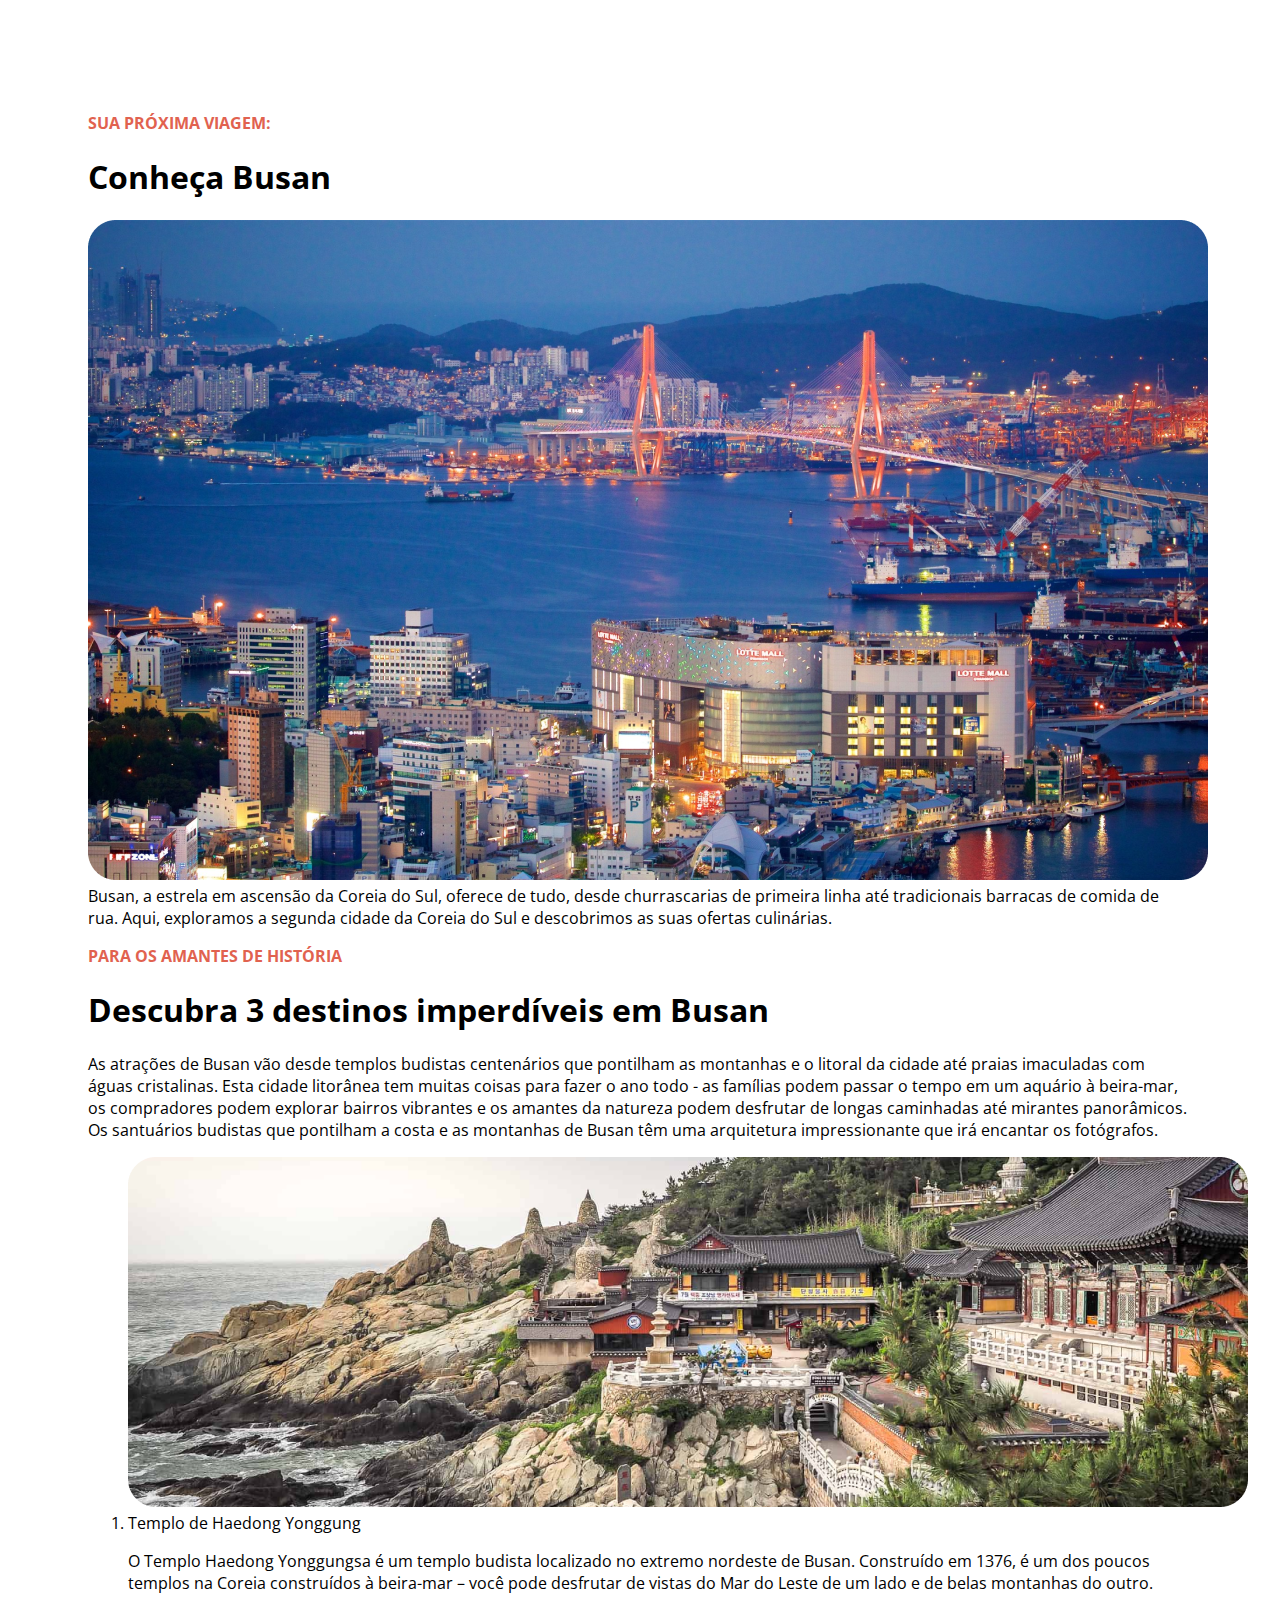
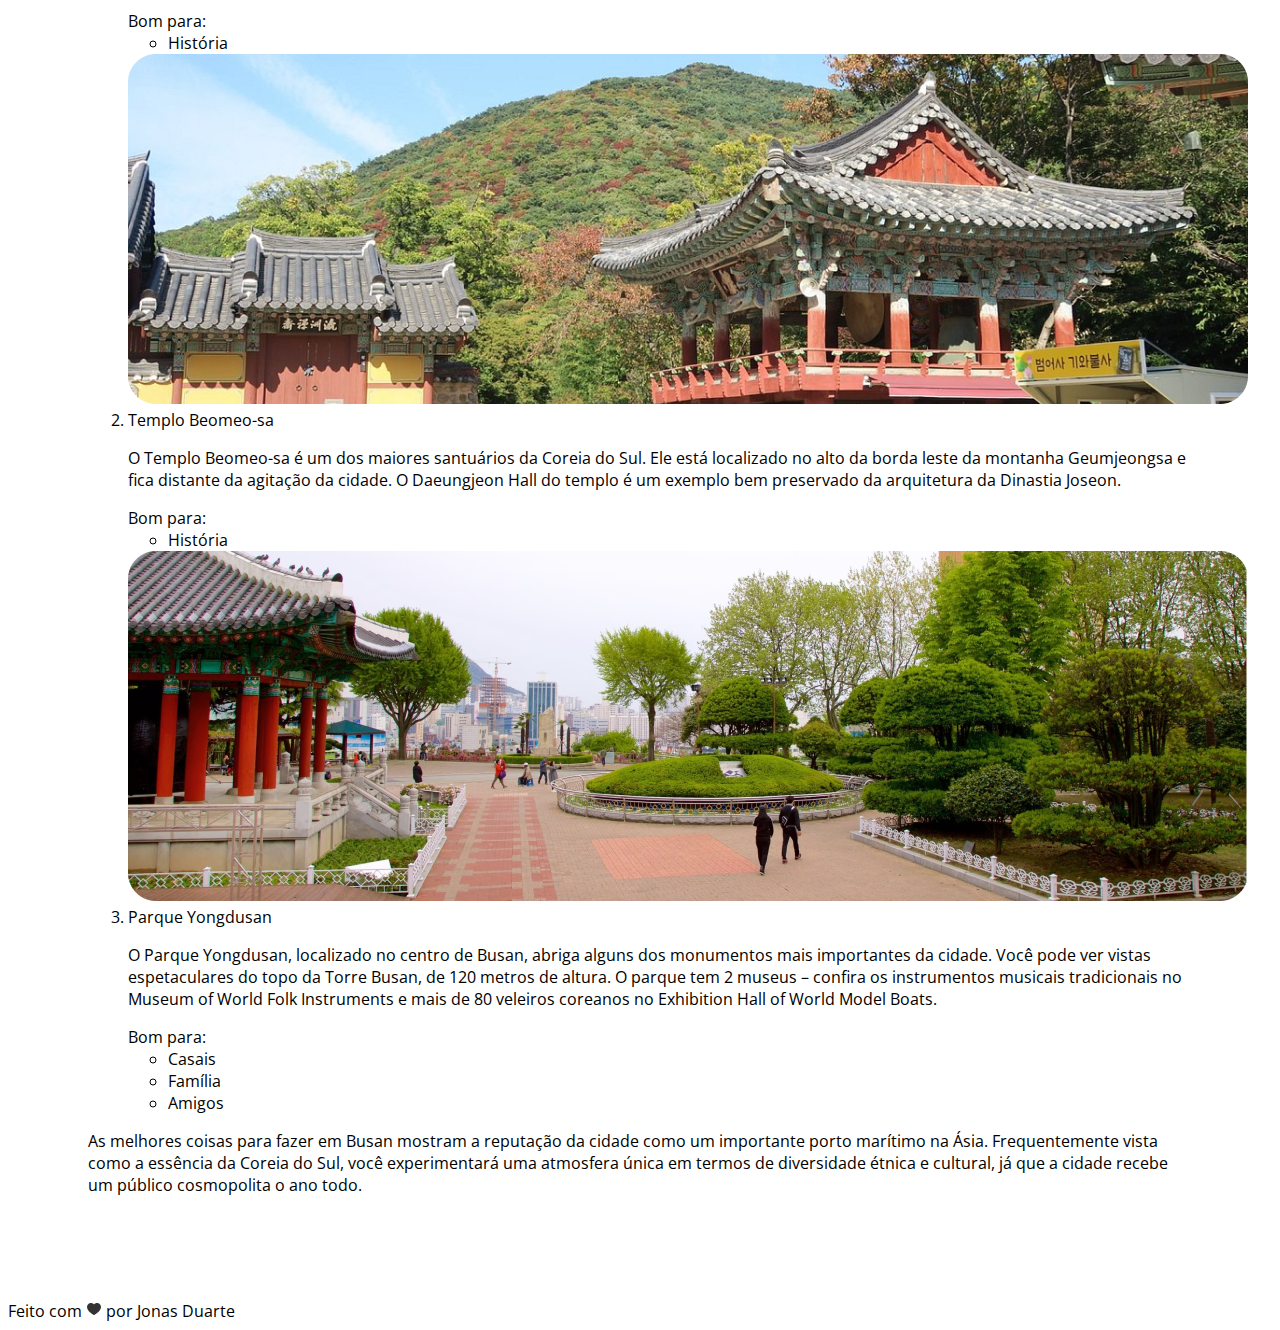
==== index.html @ 9e397ed7 "Ajuste do git" ====
<!DOCTYPE html>
<html lang="pt-br">

<head>
    <meta charset="UTF-8">
    <meta name="viewport" content="width=device-width, initial-scale=1.0">
    <link rel="preconnect" href="https://fonts.googleapis.com">
    <link rel="preconnect" href="https://fonts.gstatic.com" crossorigin>
    <link href="https://fonts.googleapis.com/css2?family=Open+Sans:ital,wght@0,300..800;1,300..800&display=swap"
        rel="stylesheet">
    <link rel="stylesheet" href="stytle.css">
    <title>Local turístico</title>
</head>
<main>
    <section id="tripLocale">
        <h3>Sua próxima viagem:</h3>
        <h1>Conheça Busan</h1>
        <img src="assets/image1.png" alt="Imagem Busan">
        <span>Busan, a estrela em ascensão da Coreia do Sul, oferece de tudo, desde churrascarias de primeira linha até
            tradicionais barracas de comida de rua. Aqui, exploramos a segunda cidade da Coreia do Sul e descobrimos as
            suas ofertas culinárias.</span>
    </section>
    <div id="divider">
        <section id="know">
            <h3>Para os amantes de história</h3>
            <h1>Descubra 3 destinos imperdíveis em Busan</h1>
            <p>As atrações de Busan vão desde templos budistas centenários que pontilham as montanhas e o litoral da
                cidade até praias imaculadas com águas cristalinas. Esta cidade litorânea tem muitas coisas para fazer o
                ano todo - as famílias podem passar o tempo em um aquário à beira-mar, os compradores podem explorar
                bairros vibrantes e os amantes da natureza podem desfrutar de longas caminhadas até mirantes
                panorâmicos.
                Os santuários budistas que pontilham a costa e as montanhas de Busan têm uma arquitetura impressionante
                que irá encantar os fotógrafos.</p>

        

        <ol>
            <img src="assets/image2.png" alt="Imagem Templo de Haedong Yonggung">
            <li>Templo de Haedong Yonggung</li>
            <p>O Templo Haedong Yonggungsa é um templo budista localizado no extremo nordeste de Busan. Construído em
                1376, é um dos poucos templos na Coreia construídos à beira-mar – você pode desfrutar de vistas do Mar
                do Leste de um lado e de belas montanhas do outro. </p>
            <span>Bom para:</span>
            <ul>
                <li>História</li>
            </ul>


            <img src="assets/image3.png" alt="Imagem Templo Beomeo-sa">
            <li>Templo Beomeo-sa</li>
            <p>O Templo Beomeo-sa é um dos maiores santuários da Coreia do Sul. Ele está localizado no alto da borda
                leste da montanha Geumjeongsa e fica distante da agitação da cidade. O Daeungjeon Hall do templo é um
                exemplo bem preservado da arquitetura da Dinastia Joseon.</p>
            <span>Bom para:</span>
            <ul>
                <li>História</li>
            </ul>
            <img src="assets/image4.png" alt="Imagem Parque Yongdusan">
            <li>Parque Yongdusan</li>
            <p>O Parque Yongdusan, localizado no centro de Busan, abriga alguns dos monumentos mais importantes da
                cidade. Você pode ver vistas espetaculares do topo da Torre Busan, de 120 metros de altura. O parque tem
                2 museus – confira os instrumentos musicais tradicionais no Museum of World Folk Instruments e mais de
                80 veleiros coreanos no Exhibition Hall of World Model Boats. </p>
            <span>Bom para:</span>
            <ul>
                <li>Casais</li>
                <li>Família</li>
                <li>Amigos</li>
            </ul>
        </ol>
    </section>
        <div id="divider">
            <p>As melhores coisas para fazer em Busan mostram a reputação da cidade como um importante porto marítimo na Ásia. Frequentemente vista como a essência da Coreia do Sul, você experimentará uma atmosfera única em termos de diversidade étnica e cultural, já que a cidade recebe um público cosmopolita o ano todo. </p>
        
</main>
<footer>Feito com 
    <img src="assets/ph_heart-fill.svg" alt="Ícone de coração">
     por Jonas Duarte</footer>
<body>

</body>

</html>
---- stytle.css ----
:root {
  font-family: "Open Sans", sans-serif;
}

main {
  padding: 88px 80px;
  gap: 40px;

}

h3{
    font-weight: bold;
    text-transform: uppercase;
    color: #E1624F;
    font-size: 16px;
}

h2{
        font-weight: bold;
        color: #E1624F;
        font-size: 36px;

}

img {

    
}

#know {
    gap: 64px;
}

ol {
    gap: 48px;
}
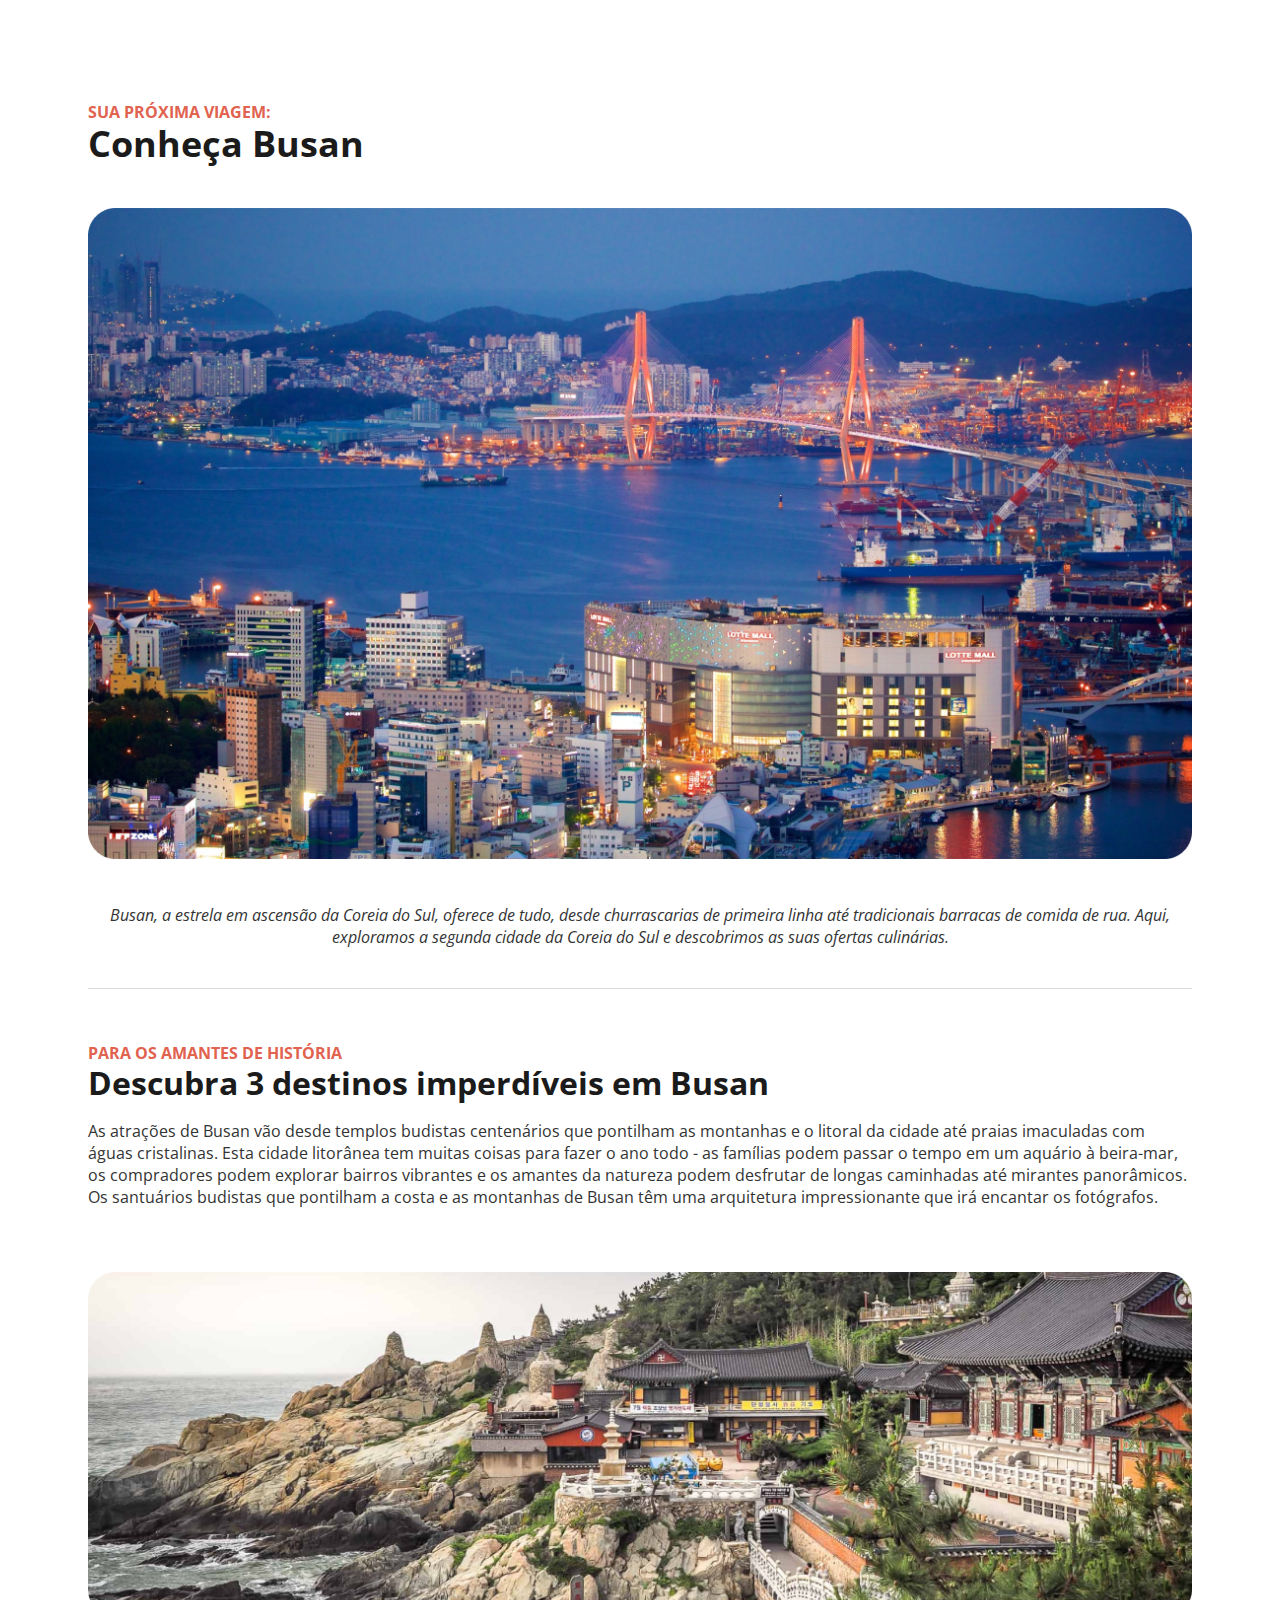
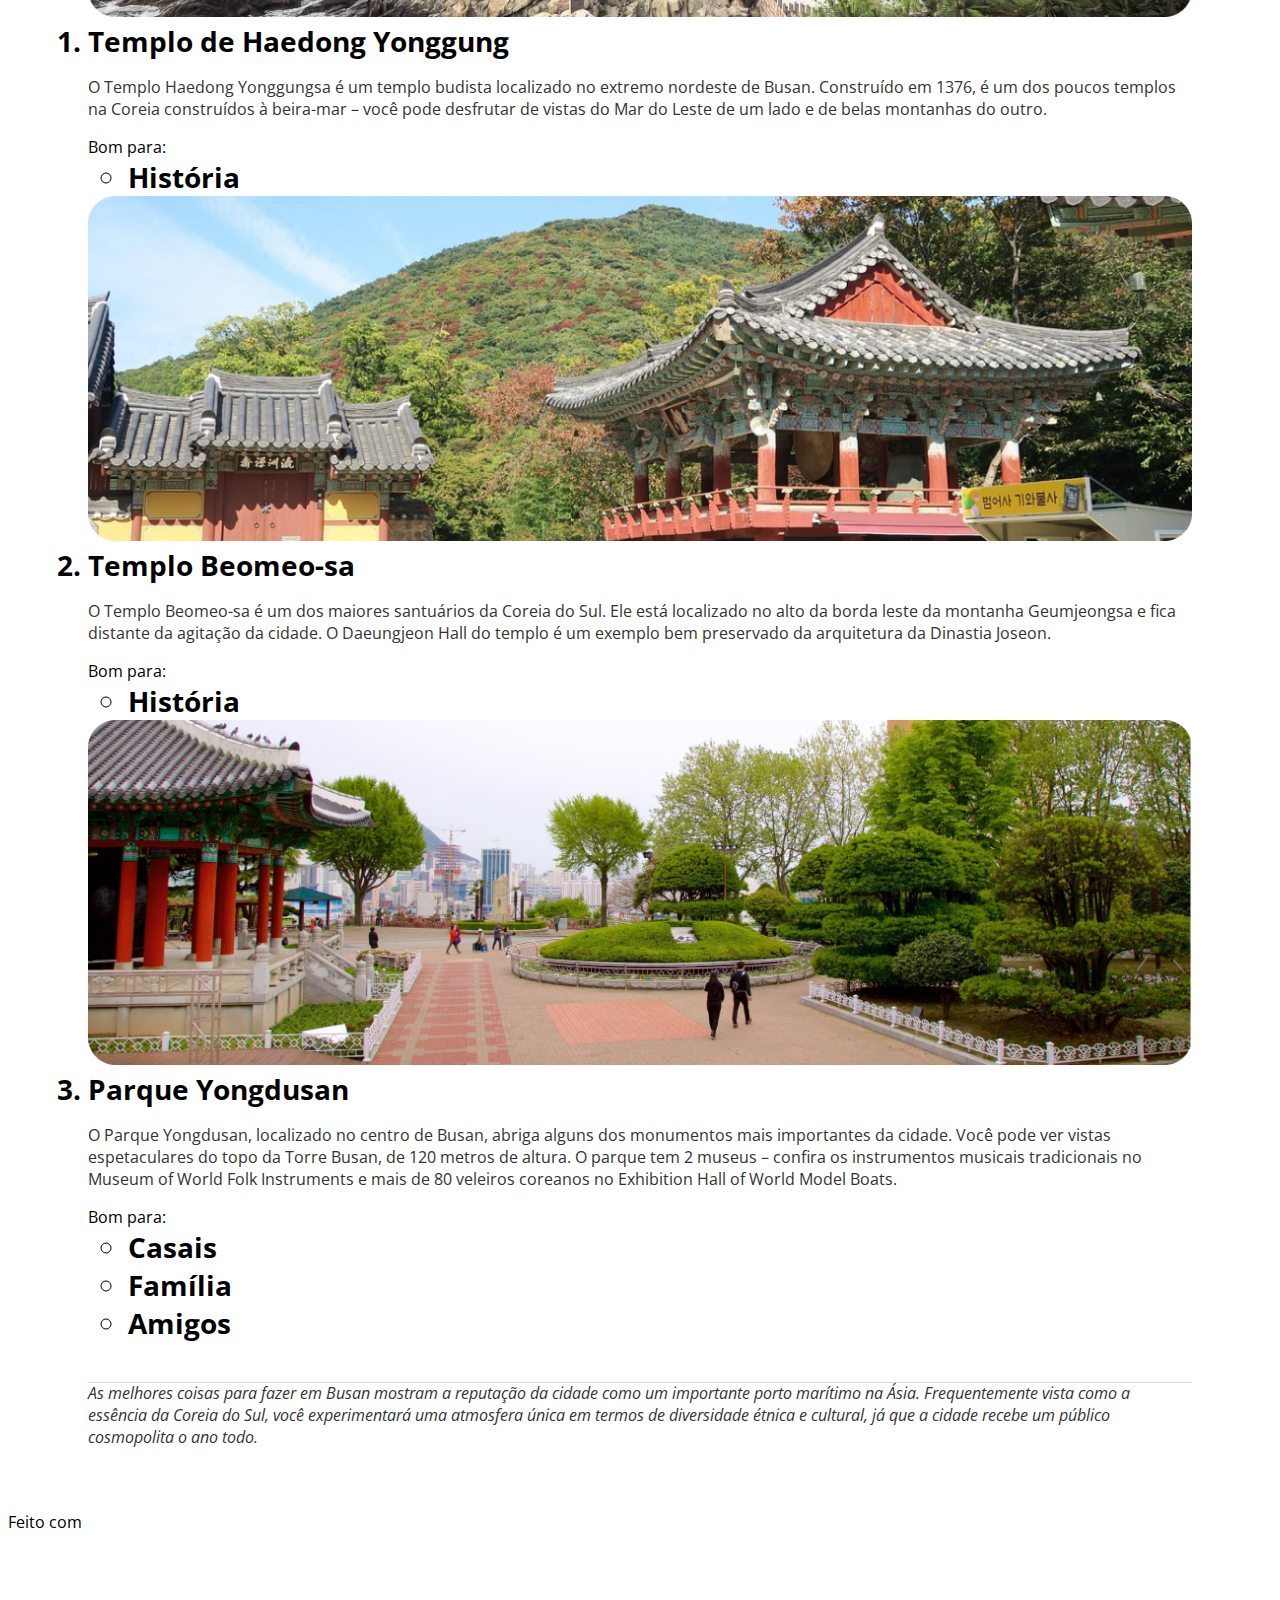
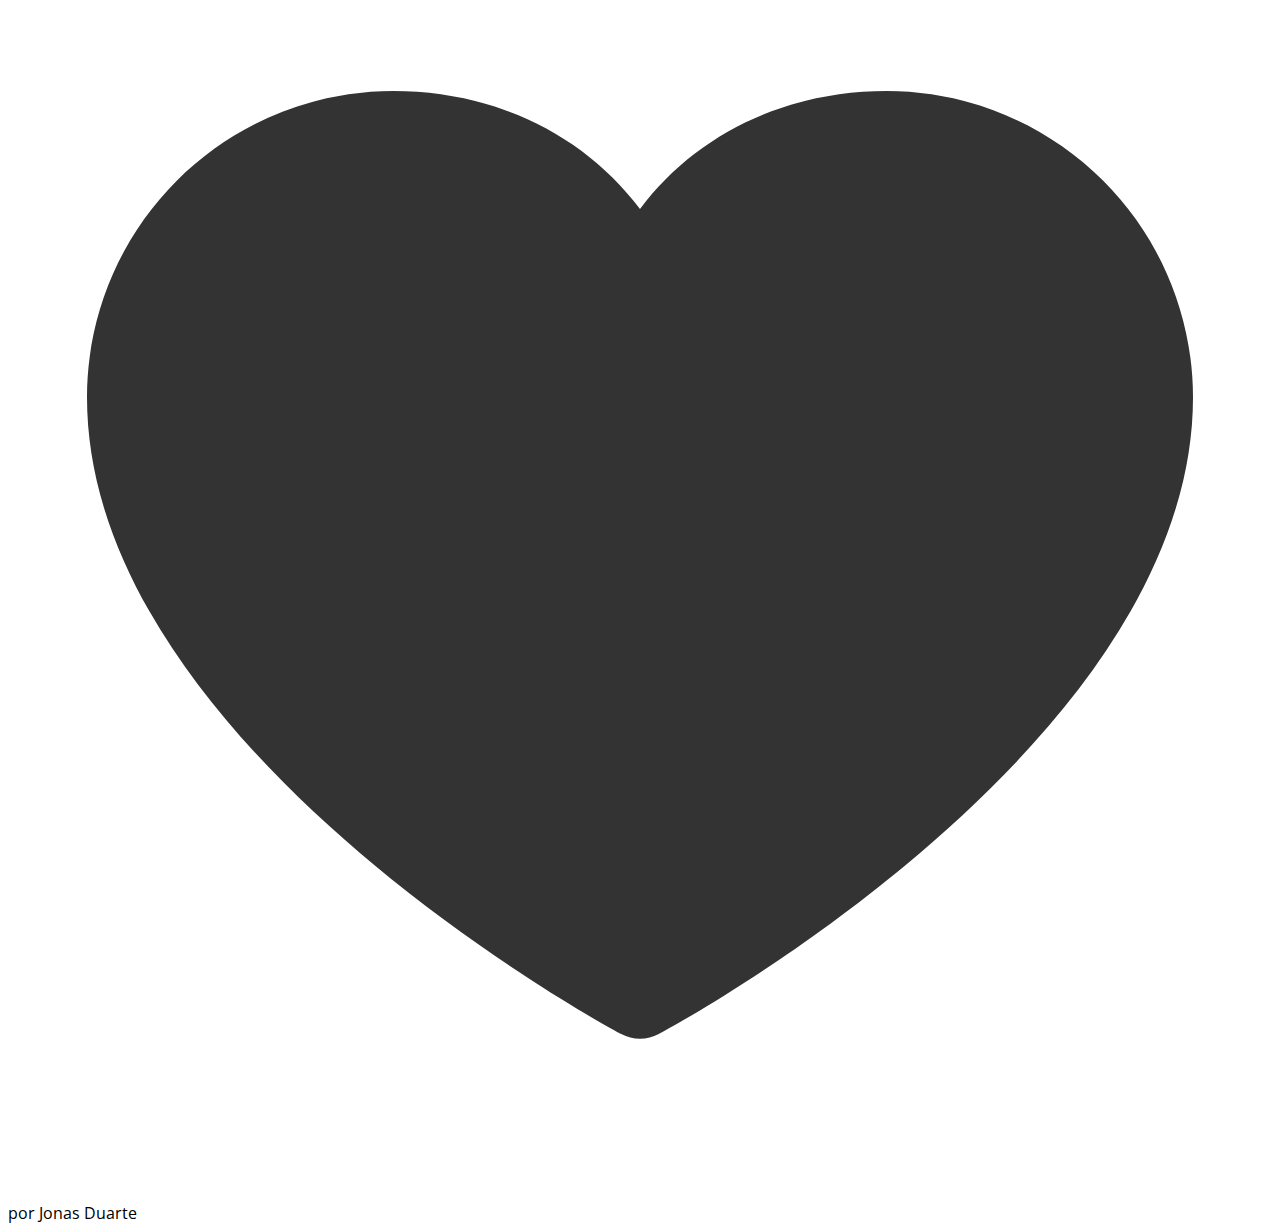
==== commit 7602275f: "Divisores e espaçamentos" ====
--- a/index.html
+++ b/index.html
@@ -16,14 +16,14 @@
         <h3>Sua próxima viagem:</h3>
         <h1>Conheça Busan</h1>
         <img src="assets/image1.png" alt="Imagem Busan">
-        <span>Busan, a estrela em ascensão da Coreia do Sul, oferece de tudo, desde churrascarias de primeira linha até
+        <p id="description">Busan, a estrela em ascensão da Coreia do Sul, oferece de tudo, desde churrascarias de primeira linha até
             tradicionais barracas de comida de rua. Aqui, exploramos a segunda cidade da Coreia do Sul e descobrimos as
-            suas ofertas culinárias.</span>
+            suas ofertas culinárias.</p>
     </section>
-    <div id="divider">
+    <div id="divider"></div>
         <section id="know">
             <h3>Para os amantes de história</h3>
-            <h1>Descubra 3 destinos imperdíveis em Busan</h1>
+            <h2>Descubra 3 destinos imperdíveis em Busan</h2>
             <p>As atrações de Busan vão desde templos budistas centenários que pontilham as montanhas e o litoral da
                 cidade até praias imaculadas com águas cristalinas. Esta cidade litorânea tem muitas coisas para fazer o
                 ano todo - as famílias podem passar o tempo em um aquário à beira-mar, os compradores podem explorar
@@ -70,7 +70,7 @@
         </ol>
     </section>
         <div id="divider">
-            <p>As melhores coisas para fazer em Busan mostram a reputação da cidade como um importante porto marítimo na Ásia. Frequentemente vista como a essência da Coreia do Sul, você experimentará uma atmosfera única em termos de diversidade étnica e cultural, já que a cidade recebe um público cosmopolita o ano todo. </p>
+            <span id="description">As melhores coisas para fazer em Busan mostram a reputação da cidade como um importante porto marítimo na Ásia. Frequentemente vista como a essência da Coreia do Sul, você experimentará uma atmosfera única em termos de diversidade étnica e cultural, já que a cidade recebe um público cosmopolita o ano todo. </span>
         
 </main>
 <footer>Feito com 
--- a/stytle.css
+++ b/stytle.css
@@ -1,36 +1,98 @@
+
+
 :root {
   font-family: "Open Sans", sans-serif;
 }
 
 main {
   padding: 88px 80px;
-  gap: 40px;
+  
+}
+
+h1 {
+  font-weight: bold;
+  color: #1B1B1B;
+  font-size: 36px;
+  line-height: 0;
+  
 
 }
 
-h3{
-    font-weight: bold;
-    text-transform: uppercase;
-    color: #E1624F;
-    font-size: 16px;
+h2 {
+  font-weight: bold;
+  color: #1B1B1B;
+  font-size: 32px;
 }
 
-h2{
-        font-weight: bold;
-        color: #E1624F;
-        font-size: 36px;
+h3 {
+  font-weight: bold;
+  text-transform: uppercase;
+  color: #E1624F;
+  font-size: 16px;
+  line-height: 0;
+}
+
+ h3 {
+  padding-bottom: 8px;
+}
+
+p{
+  color: #333333;
+}
+
+
+img {
+  width: 100%;
+}
+
+#tripLocale img {
+margin-top: 40px;
+margin-bottom: 24px;
+}
+
+#description {
+  text-align: center;
+  font-style: italic;
+  color: #333333;
+  
+}
+
+#divider{
+  height: 1px;
+  width: 100%;
+  background-color: #D9D9D9;
+  margin-top: 40px;
+  margin-bottom: 40px;
+}
+
+#know {
+  gap: 64px;
+  padding-top: 24px;
+  
+}
+
+#know h3, h2{
+  margin: 0;
+}
+
+#know h2{
+  margin-top: 0;
+}
+
+ol {
+  margin-top: 64px;
+  gap: 48px;
+  padding: 0;
 
 }
 
-img {
-
-    
+ol li{
+  margin-left: 0;
+  font-weight: bold;
+  font-size: 28px;
 }
 
-#know {
-    gap: 64px;
-}
-
-ol {
-    gap: 48px;
-}
+ul {
+  font-weight: bold;
+  font-size: 16px;
+}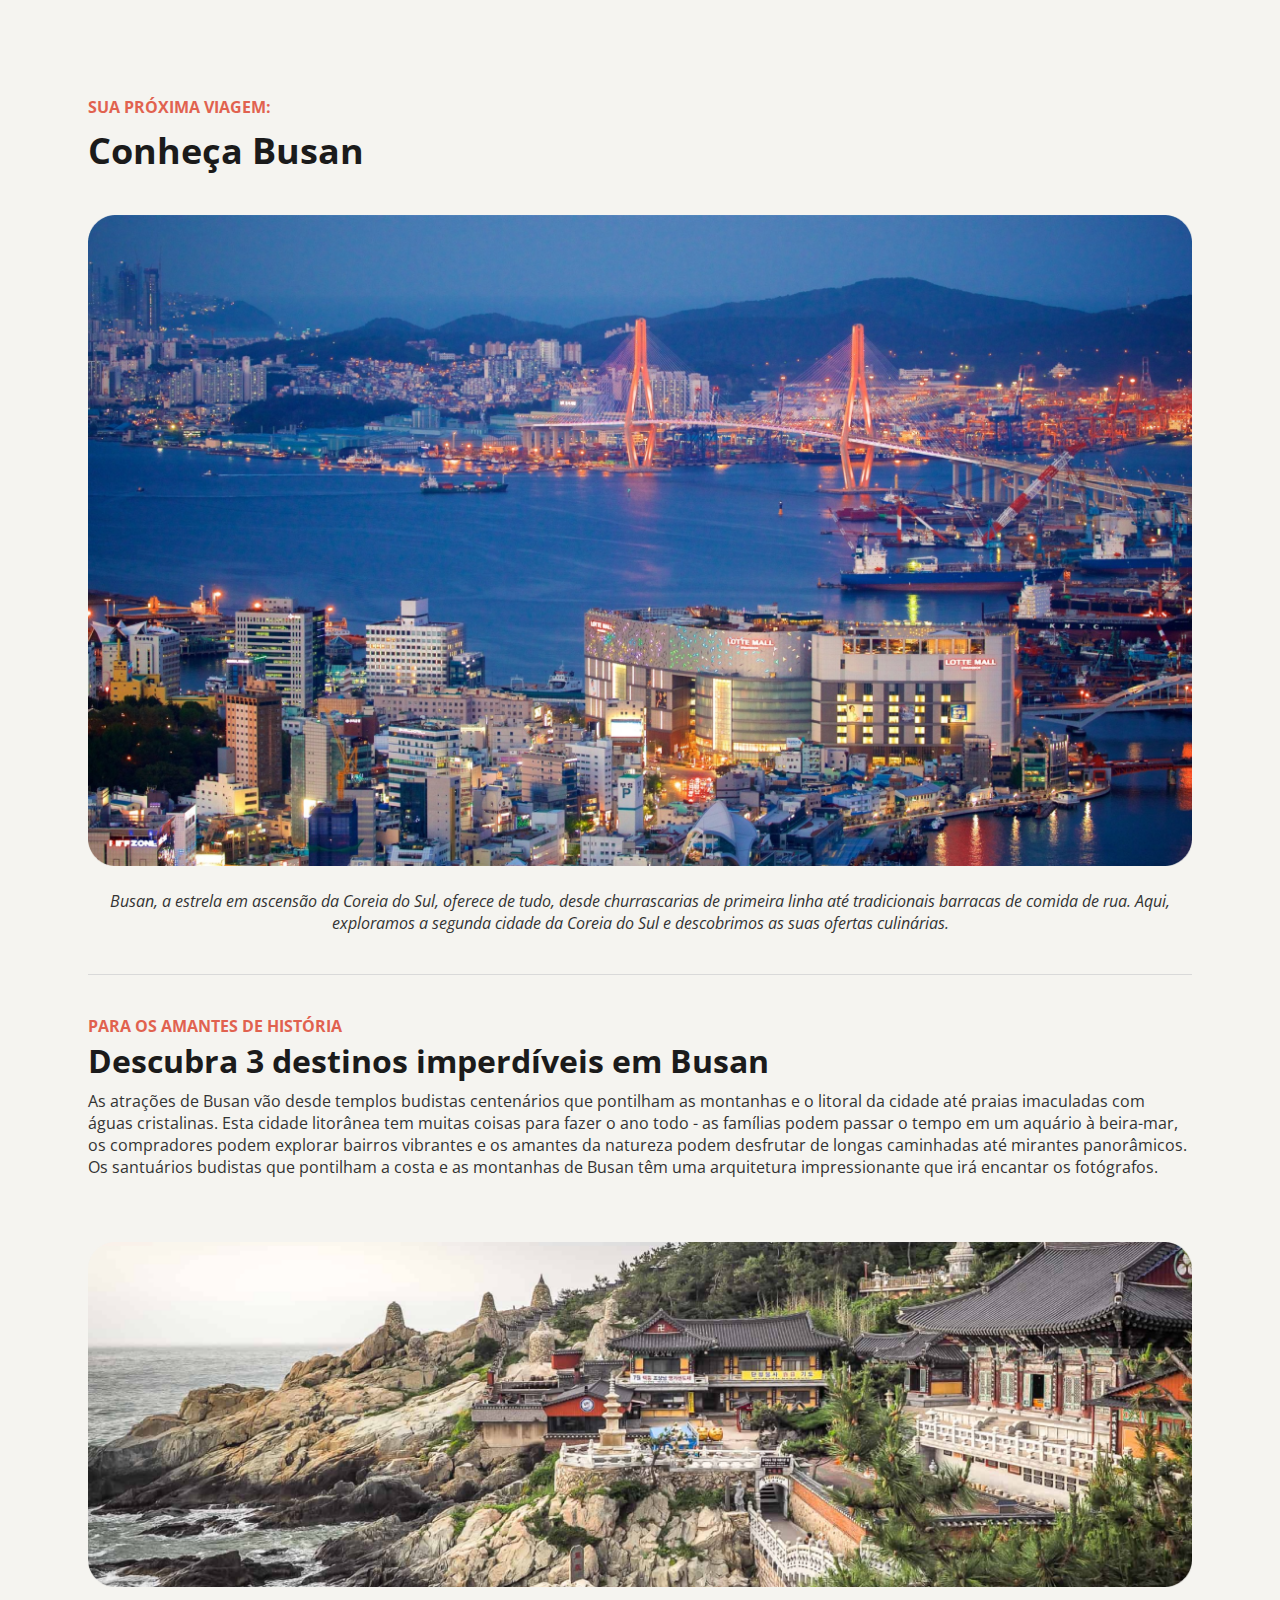
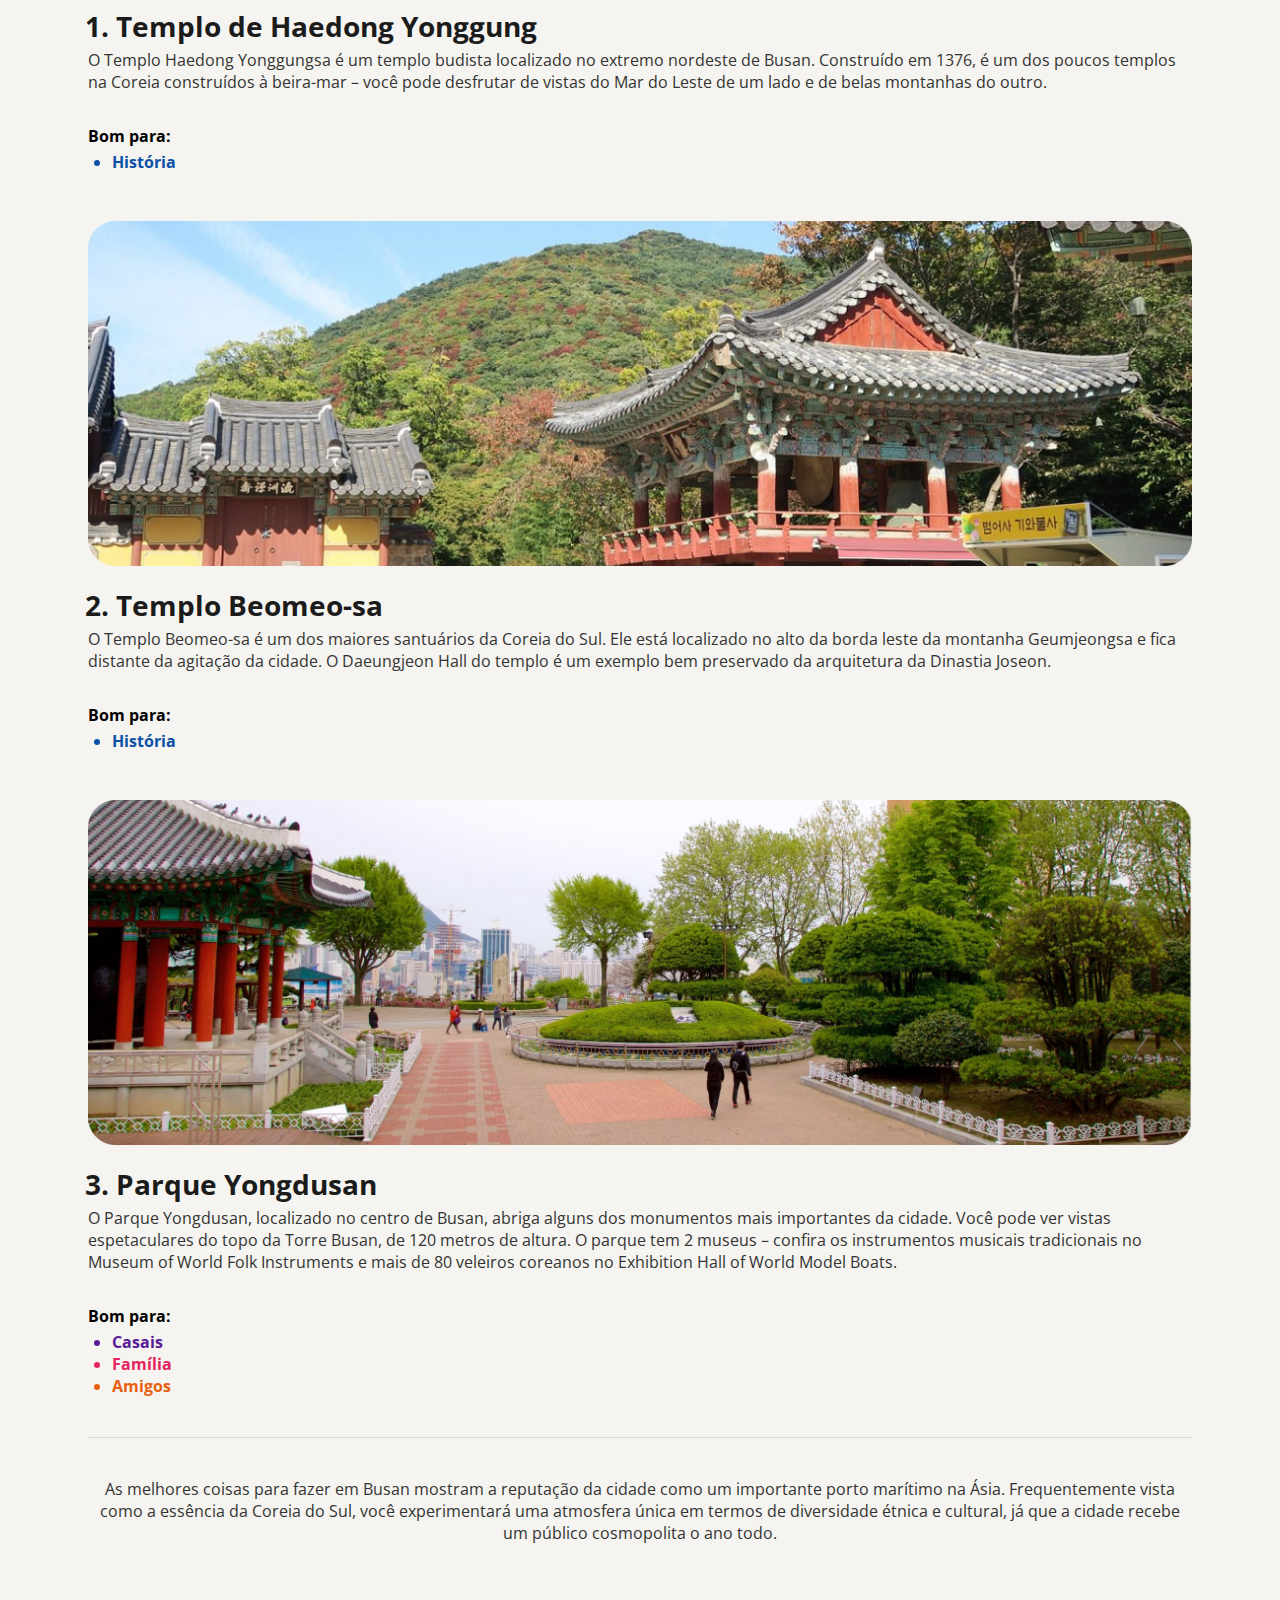
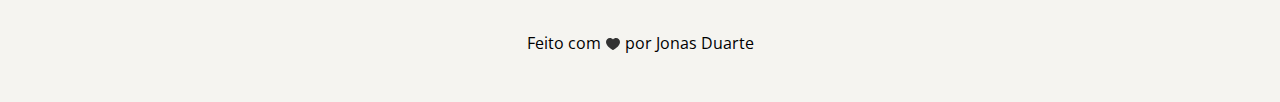
==== commit 9dd25faa: "Desafio concluído" ====
--- a/index.html
+++ b/index.html
@@ -1,83 +1,123 @@
 <!DOCTYPE html>
 <html lang="pt-br">
+  <head>
+    <meta charset="UTF-8" />
+    <meta name="viewport" content="width=device-width, initial-scale=1.0" />
+    <link rel="preconnect" href="https://fonts.googleapis.com" />
+    <link rel="preconnect" href="https://fonts.gstatic.com" crossorigin />
+    <link
+      href="https://fonts.googleapis.com/css2?family=Open+Sans:ital,wght@0,300..800;1,300..800&display=swap"
+      rel="stylesheet"
+    />
+    <link rel="stylesheet" href="stytle.css" />
+    <title>Local turístico</title>
+  </head>
+  <main>
+    <div id="titlePage">
+      <h3>Sua próxima viagem:</h3>
+      <h1>Conheça Busan</h1>
+    </div>
+    <div id="imageDescription">
+      <img src="assets/image1.png" alt="Imagem Busan" />
+      <p id="description">
+        Busan, a estrela em ascensão da Coreia do Sul, oferece de tudo, desde
+        churrascarias de primeira linha até tradicionais barracas de comida de
+        rua. Aqui, exploramos a segunda cidade da Coreia do Sul e descobrimos as
+        suas ofertas culinárias.
+      </p>
+    </div>
+    <div id="divider"></div>
+    <section id="know">
+      <div id="titleList">
+        <div id="title">
+          <h3>Para os amantes de história</h3>
+          <h2>Descubra 3 destinos imperdíveis em Busan</h2>
+        </div>
+        <p>
+          As atrações de Busan vão desde templos budistas centenários que
+          pontilham as montanhas e o litoral da cidade até praias imaculadas com
+          águas cristalinas. Esta cidade litorânea tem muitas coisas para fazer
+          o ano todo - as famílias podem passar o tempo em um aquário à
+          beira-mar, os compradores podem explorar bairros vibrantes e os
+          amantes da natureza podem desfrutar de longas caminhadas até mirantes
+          panorâmicos. Os santuários budistas que pontilham a costa e as
+          montanhas de Busan têm uma arquitetura impressionante que irá encantar
+          os fotógrafos.
+        </p>
+      </div>
 
-<head>
-    <meta charset="UTF-8">
-    <meta name="viewport" content="width=device-width, initial-scale=1.0">
-    <link rel="preconnect" href="https://fonts.googleapis.com">
-    <link rel="preconnect" href="https://fonts.gstatic.com" crossorigin>
-    <link href="https://fonts.googleapis.com/css2?family=Open+Sans:ital,wght@0,300..800;1,300..800&display=swap"
-        rel="stylesheet">
-    <link rel="stylesheet" href="stytle.css">
-    <title>Local turístico</title>
-</head>
-<main>
-    <section id="tripLocale">
-        <h3>Sua próxima viagem:</h3>
-        <h1>Conheça Busan</h1>
-        <img src="assets/image1.png" alt="Imagem Busan">
-        <p id="description">Busan, a estrela em ascensão da Coreia do Sul, oferece de tudo, desde churrascarias de primeira linha até
-            tradicionais barracas de comida de rua. Aqui, exploramos a segunda cidade da Coreia do Sul e descobrimos as
-            suas ofertas culinárias.</p>
+      <ol>
+        <div id="cardTravel">
+          <img
+            src="assets/image2.png"
+            alt="Imagem Templo de Haedong Yonggung"
+          />
+          <div id="contentCard">
+            <li id="order">Templo de Haedong Yonggung</li>
+
+            <p>
+              O Templo Haedong Yonggungsa é um templo budista localizado no
+              extremo nordeste de Busan. Construído em 1376, é um dos poucos
+              templos na Coreia construídos à beira-mar – você pode desfrutar de
+              vistas do Mar do Leste de um lado e de belas montanhas do outro. 
+            </p>
+            <span>Bom para:</span>
+            <ul>
+              <li id="disorder" data-type="history">História</li>
+            </ul>
+          </div>
+        </div>
+        <div id="cardTravel">
+          <img src="assets/image3.png" alt="Imagem Templo Beomeo-sa" />
+          <div id="contentCard">
+            <li id="order">Templo Beomeo-sa</li>
+            <p>
+              O Templo Beomeo-sa é um dos maiores santuários da Coreia do Sul.
+              Ele está localizado no alto da borda leste da montanha Geumjeongsa
+              e fica distante da agitação da cidade. O Daeungjeon Hall do templo
+              é um exemplo bem preservado da arquitetura da Dinastia Joseon.
+            </p>
+            <span>Bom para:</span>
+            <ul>
+              <li id="disorder" data-type="history">História</li>
+            </ul>
+          </div>
+        </div>
+        <div id="cardTravel">
+          <img src="assets/image4.png" alt="Imagem Parque Yongdusan" />
+          <div id="contentCard">
+            <li id="order">Parque Yongdusan</li>
+            <p>
+              O Parque Yongdusan, localizado no centro de Busan, abriga alguns
+              dos monumentos mais importantes da cidade. Você pode ver vistas
+              espetaculares do topo da Torre Busan, de 120 metros de altura. O
+              parque tem 2 museus – confira os instrumentos musicais
+              tradicionais no Museum of World Folk Instruments e mais de 80
+              veleiros coreanos no Exhibition Hall of World Model Boats.
+            </p>
+            <span>Bom para:</span>
+            <ul>
+              <li id="disorder" data-type="couples">Casais</li>
+              <li id="disorder" data-type="family">Família</li>
+              <li id="disorder" data-type="friends">Amigos</li>
+            </ul>
+          </div>
+        </div>
+      </ol>
     </section>
     <div id="divider"></div>
-        <section id="know">
-            <h3>Para os amantes de história</h3>
-            <h2>Descubra 3 destinos imperdíveis em Busan</h2>
-            <p>As atrações de Busan vão desde templos budistas centenários que pontilham as montanhas e o litoral da
-                cidade até praias imaculadas com águas cristalinas. Esta cidade litorânea tem muitas coisas para fazer o
-                ano todo - as famílias podem passar o tempo em um aquário à beira-mar, os compradores podem explorar
-                bairros vibrantes e os amantes da natureza podem desfrutar de longas caminhadas até mirantes
-                panorâmicos.
-                Os santuários budistas que pontilham a costa e as montanhas de Busan têm uma arquitetura impressionante
-                que irá encantar os fotógrafos.</p>
-
-        
-
-        <ol>
-            <img src="assets/image2.png" alt="Imagem Templo de Haedong Yonggung">
-            <li>Templo de Haedong Yonggung</li>
-            <p>O Templo Haedong Yonggungsa é um templo budista localizado no extremo nordeste de Busan. Construído em
-                1376, é um dos poucos templos na Coreia construídos à beira-mar – você pode desfrutar de vistas do Mar
-                do Leste de um lado e de belas montanhas do outro. </p>
-            <span>Bom para:</span>
-            <ul>
-                <li>História</li>
-            </ul>
-
-
-            <img src="assets/image3.png" alt="Imagem Templo Beomeo-sa">
-            <li>Templo Beomeo-sa</li>
-            <p>O Templo Beomeo-sa é um dos maiores santuários da Coreia do Sul. Ele está localizado no alto da borda
-                leste da montanha Geumjeongsa e fica distante da agitação da cidade. O Daeungjeon Hall do templo é um
-                exemplo bem preservado da arquitetura da Dinastia Joseon.</p>
-            <span>Bom para:</span>
-            <ul>
-                <li>História</li>
-            </ul>
-            <img src="assets/image4.png" alt="Imagem Parque Yongdusan">
-            <li>Parque Yongdusan</li>
-            <p>O Parque Yongdusan, localizado no centro de Busan, abriga alguns dos monumentos mais importantes da
-                cidade. Você pode ver vistas espetaculares do topo da Torre Busan, de 120 metros de altura. O parque tem
-                2 museus – confira os instrumentos musicais tradicionais no Museum of World Folk Instruments e mais de
-                80 veleiros coreanos no Exhibition Hall of World Model Boats. </p>
-            <span>Bom para:</span>
-            <ul>
-                <li>Casais</li>
-                <li>Família</li>
-                <li>Amigos</li>
-            </ul>
-        </ol>
-    </section>
-        <div id="divider">
-            <span id="description">As melhores coisas para fazer em Busan mostram a reputação da cidade como um importante porto marítimo na Ásia. Frequentemente vista como a essência da Coreia do Sul, você experimentará uma atmosfera única em termos de diversidade étnica e cultural, já que a cidade recebe um público cosmopolita o ano todo. </span>
-        
-</main>
-<footer>Feito com 
-    <img src="assets/ph_heart-fill.svg" alt="Ícone de coração">
-     por Jonas Duarte</footer>
-<body>
-
-</body>
-
-</html>+    <span id="description"
+      >As melhores coisas para fazer em Busan mostram a reputação da cidade como
+      um importante porto marítimo na Ásia. Frequentemente vista como a essência
+      da Coreia do Sul, você experimentará uma atmosfera única em termos de
+      diversidade étnica e cultural, já que a cidade recebe um público
+      cosmopolita o ano todo.</span
+    >
+  </main>
+  <footer>
+    Feito com
+    <img src="assets/ph_heart-fill.svg" alt="Ícone de coração" />
+    por Jonas Duarte
+  </footer>
+  <body></body>
+</html>
--- a/stytle.css
+++ b/stytle.css
@@ -1,20 +1,23 @@
-
-
 :root {
   font-family: "Open Sans", sans-serif;
+
 }
-
+body{
+  background-color: #F5F4F0;
+}
 main {
   padding: 88px 80px;
-  
+  gap: 40px;
+  display: flex;
+  flex-direction: column;
 }
 
 h1 {
   font-weight: bold;
   color: #1B1B1B;
   font-size: 36px;
-  line-height: 0;
-  
+
+
 
 }
 
@@ -29,70 +32,150 @@
   text-transform: uppercase;
   color: #E1624F;
   font-size: 16px;
-  line-height: 0;
-}
 
- h3 {
-  padding-bottom: 8px;
-}
-
-p{
-  color: #333333;
 }
 
 
+
+p {
+  color: #333333;
+  font-weight: normal;
+
+}
+
+h1,
+h2,
+h3,
+p {
+  margin: 0;
+}
+
 img {
   width: 100%;
+  
 }
 
-#tripLocale img {
-margin-top: 40px;
-margin-bottom: 24px;
+#titlePage {
+
+  display: flex;
+  flex-direction: column;
+  gap: 8px;
+
+}
+
+#imageDescription {
+
+  display: flex;
+  flex-direction: column;
+  gap: 24px;
+
+}
+
+#imageDescription #description {
+  text-align: center;
+  font-style: italic;
+  color: #333333;
+
+}
+
+#divider {
+  height: 1px;
+  width: 100%;
+  background-color: #D9D9D9;
+
+}
+
+#know {
+  display: flex;
+  flex-direction: column;
+  gap: 64px;
+
+}
+
+#titleList {
+  display: flex;
+  flex-direction: column;
+  gap: 8px;
+}
+
+#title {
+  display: flex;
+  flex-direction: column;
+  gap: 2px;
+}
+
+#contentCard {
+  display: flex;
+  flex-direction: column;
+  gap: 4px;
+}
+
+#cardTravel {
+  display: flex;
+  flex-direction: column;
+  gap: 20px;
+}
+
+ol {
+  display: flex;
+  flex-direction: column;
+  margin: 0;
+  padding: 0;
+  gap: 48px;
+}
+
+ol #order {
+  color: #1B1B1B;
+  font-weight: bold;
+  margin-left: 28px;
+  font-size: 28px;
+}
+
+ol span {
+  margin-top: 28px;
+  font-weight: bold;
+}
+
+ul {
+  font-size: 16px;
+  font-weight: bold;
+  margin-left: 24px;
+  padding: 0;
+  list-style-type: disc;
+
+}
+
+[data-type="family"] {
+  color: #E5245E;
+  
+}
+
+[data-type="couples"] {
+  color: #591B98;
+  
+}
+
+[data-type="friends"] {
+  color: #E95E10;
+  
+}
+
+[data-type="history"] {
+  color: #0C51A7;
+  
 }
 
 #description {
   text-align: center;
-  font-style: italic;
   color: #333333;
-  
 }
 
-#divider{
-  height: 1px;
-  width: 100%;
-  background-color: #D9D9D9;
-  margin-top: 40px;
-  margin-bottom: 40px;
+footer {
+  text-align: center;
+  margin-bottom: 48px;
 }
 
-#know {
-  gap: 64px;
-  padding-top: 24px;
-  
-}
-
-#know h3, h2{
-  margin: 0;
-}
-
-#know h2{
-  margin-top: 0;
-}
-
-ol {
-  margin-top: 64px;
-  gap: 48px;
-  padding: 0;
-
-}
-
-ol li{
-  margin-left: 0;
-  font-weight: bold;
-  font-size: 28px;
-}
-
-ul {
-  font-weight: bold;
-  font-size: 16px;
+footer img {
+  width: auto;
+  vertical-align: middle;
 }